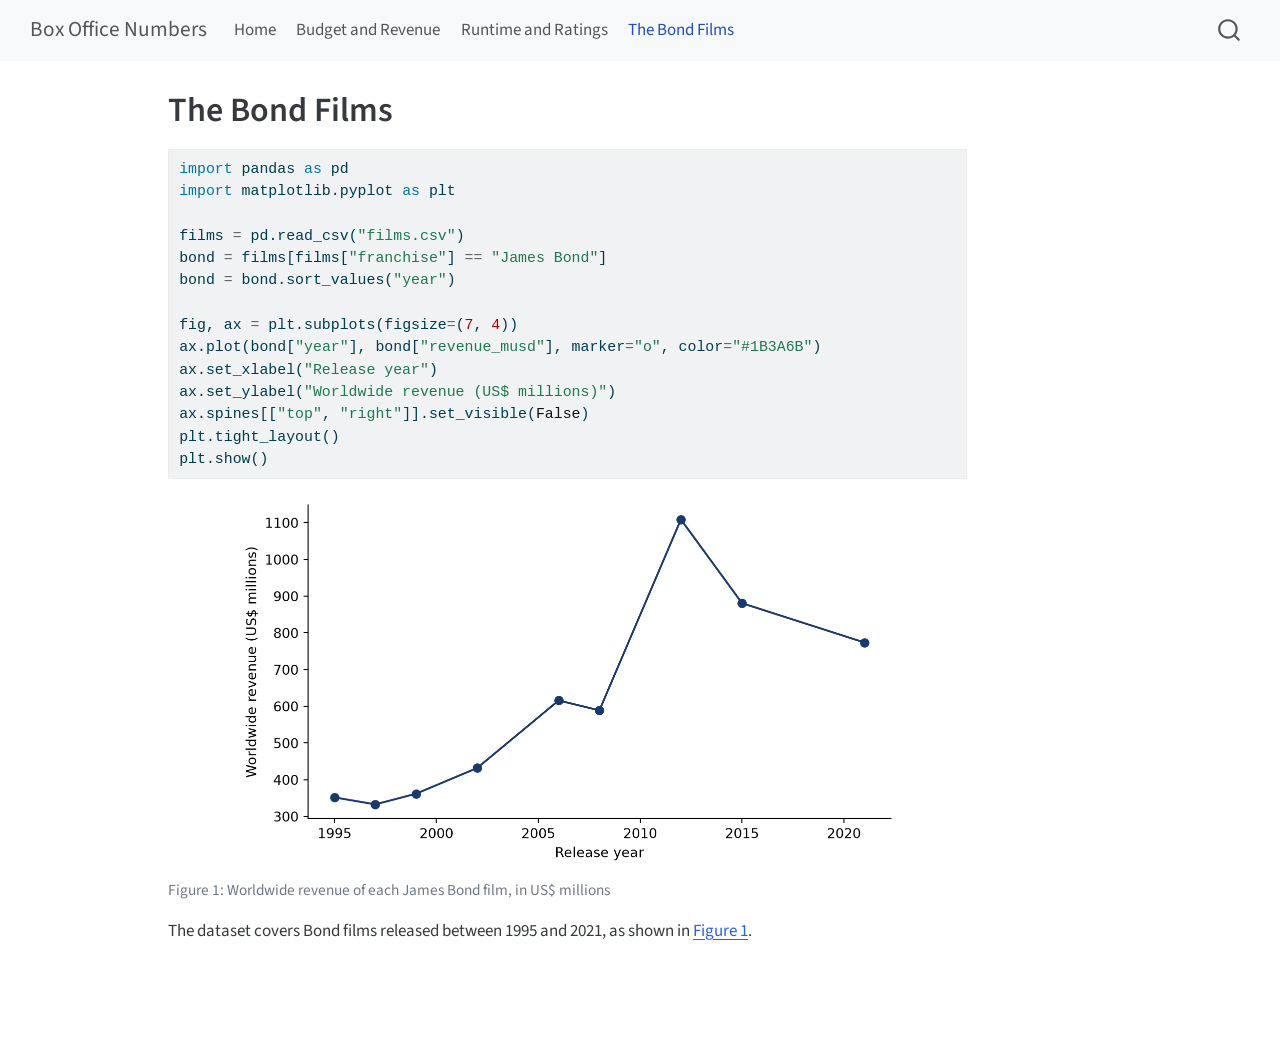
==== bond.html @ 68df6cd1 "Built site for gh-pages" ====
<!DOCTYPE html>
<html xmlns="http://www.w3.org/1999/xhtml" lang="en" xml:lang="en"><head>

<meta charset="utf-8">
<meta name="generator" content="quarto-1.10.19">

<meta name="viewport" content="width=device-width, initial-scale=1.0, user-scalable=yes">


<title>The Bond Films – Box Office Numbers</title>
<style>
/* Default styles provided by pandoc.
** See https://pandoc.org/MANUAL.html#variables-for-html for config info.
*/
span.smallcaps{font-variant: small-caps;}
div.columns{display: flex; gap: 1.5em;}
div.column{flex: auto;}
@media screen {
div.columns{gap: min(4vw, 1.5em);}
div.column{overflow-x: auto;}
}
div.hanging-indent{margin-left: 1.5em; text-indent: -1.5em;}
ul.task-list{list-style: none;}
ul.task-list li input[type="checkbox"] {
  width: 0.8em;
  margin: 0 0.8em 0.2em -1em; /* quarto-specific, see https://github.com/quarto-dev/quarto-cli/issues/4556 */ 
  vertical-align: middle;
}
/* CSS for syntax highlighting */
html { -webkit-text-size-adjust: 100%; }
pre > code.sourceCode { white-space: pre; position: relative; }
pre > code.sourceCode > span { display: inline-block; line-height: 1.25; }
pre > code.sourceCode > span:empty { height: 1.2em; }
.sourceCode { overflow: visible; }
code.sourceCode > span { color: inherit; text-decoration: inherit; }
div.sourceCode { margin: 1em 0; }
pre.sourceCode { margin: 0; }
@media screen {
div.sourceCode { overflow: auto; }
}
@media print {
pre > code.sourceCode { white-space: pre-wrap; }
pre > code.sourceCode > span { text-indent: -5em; padding-left: 5em; }
}
pre.numberSource code
  { counter-reset: source-line 0; }
pre.numberSource code > span
  { position: relative; left: -4em; counter-increment: source-line; }
pre.numberSource code > span > a:first-child::before
  { content: counter(source-line);
    position: relative; left: -1em; text-align: right; vertical-align: baseline;
    border: none; display: inline-block;
    -webkit-touch-callout: none; -webkit-user-select: none;
    -khtml-user-select: none; -moz-user-select: none;
    -ms-user-select: none; user-select: none;
    padding: 0 4px; width: 4em;
  }
pre.numberSource { margin-left: 3em;  padding-left: 4px; }
div.sourceCode
  {   }
@media screen {
pre > code.sourceCode > span > a:first-child::before { text-decoration: underline; }
}
</style>


<script src="site_libs/quarto-nav/quarto-nav.js"></script>
<script src="site_libs/quarto-nav/headroom.min.js"></script>
<script src="site_libs/clipboard/clipboard.min.js"></script>
<script src="site_libs/quarto-search/autocomplete.umd.js"></script>
<script src="site_libs/quarto-search/fuse.min.js"></script>
<script src="site_libs/quarto-search/quarto-search.js"></script>
<meta name="quarto:offset" content="./">
<script src="site_libs/quarto-html/quarto.js" type="module"></script>
<script src="site_libs/quarto-html/tabsets/tabsets.js" type="module"></script>
<script src="site_libs/quarto-html/popper.min.js"></script>
<script src="site_libs/quarto-html/tippy.umd.min.js"></script>
<script src="site_libs/quarto-html/anchor.min.js"></script>
<link href="site_libs/quarto-html/tippy.css" rel="stylesheet">
<link href="site_libs/quarto-html/quarto-syntax-highlighting-bf27225e3a48a9273f3daa8f8e829971.css" rel="stylesheet" id="quarto-text-highlighting-styles">
<script src="site_libs/bootstrap/bootstrap.min.js"></script>
<link href="site_libs/bootstrap/bootstrap-icons.css" rel="stylesheet">
<link href="site_libs/bootstrap/bootstrap-445b8638c3d06994fee0907d791121c4.min.css" rel="stylesheet" append-hash="true" id="quarto-bootstrap" data-mode="light">
<script id="quarto-search-options" type="application/json">{
  "location": "navbar",
  "copy-button": false,
  "collapse-after": 3,
  "panel-placement": "end",
  "type": "overlay",
  "limit": 50,
  "keyboard-shortcut": [
    "f",
    "/",
    "s"
  ],
  "show-item-context": false,
  "language": {
    "search-no-results-text": "No results",
    "search-matching-documents-text": "matching documents",
    "search-copy-link-title": "Copy link to search",
    "search-hide-matches-text": "Hide additional matches",
    "search-more-match-text": "more match in this document",
    "search-more-matches-text": "more matches in this document",
    "search-clear-button-title": "Clear",
    "search-text-placeholder": "",
    "search-detached-cancel-button-title": "Cancel",
    "search-submit-button-title": "Submit",
    "search-label": "Search"
  }
}</script>


<link rel="stylesheet" href="styles.css">
</head>

<body class="nav-fixed quarto-light">

<div id="quarto-search-results"></div>
  <header id="quarto-header" class="headroom fixed-top">
    <nav class="navbar navbar-expand-lg " data-bs-theme="dark">
      <div class="navbar-container container-fluid">
      <div class="navbar-brand-container mx-auto">
    <a class="navbar-brand" href="./index.html">
    <span class="navbar-title">Box Office Numbers</span>
    </a>
  </div>
            <div id="quarto-search" class="" title="Search"></div>
          <button class="navbar-toggler" type="button" data-bs-toggle="collapse" data-bs-target="#navbarCollapse" aria-controls="navbarCollapse" role="menu" aria-expanded="false" aria-label="Toggle navigation" onclick="if (window.quartoToggleHeadroom) { window.quartoToggleHeadroom(); }">
  <span class="navbar-toggler-icon"></span>
</button>
          <div class="collapse navbar-collapse" id="navbarCollapse">
            <ul class="navbar-nav navbar-nav-scroll me-auto">
  <li class="nav-item">
    <a class="nav-link" href="./index.html"> 
<span class="menu-text">Home</span></a>
  </li>  
  <li class="nav-item">
    <a class="nav-link" href="./budget-revenue.html"> 
<span class="menu-text">Budget and Revenue</span></a>
  </li>  
  <li class="nav-item">
    <a class="nav-link" href="./runtime-rating.html"> 
<span class="menu-text">Runtime and Ratings</span></a>
  </li>  
  <li class="nav-item">
    <a class="nav-link active" href="./bond.html" aria-current="page"> 
<span class="menu-text">The Bond Films</span></a>
  </li>  
</ul>
          </div> <!-- /navcollapse -->
            <div class="quarto-navbar-tools">
</div>
      </div> <!-- /container-fluid -->
    </nav>
</header>
<!-- content -->
<div id="quarto-content" class="quarto-container page-columns page-rows-contents page-layout-article page-navbar">
<!-- sidebar -->
<!-- margin-sidebar -->
    <div id="quarto-margin-sidebar" class="sidebar margin-sidebar zindex-bottom">
        
    </div>
<!-- main -->
<main class="content" id="quarto-document-content">

<header id="title-block-header" class="quarto-title-block default">
<div class="quarto-title">
<h1 class="title">The Bond Films</h1>
</div>



<div class="quarto-title-meta">

    
  
    
  </div>
  


</header>


<div id="cell-fig-bond-revenue" class="cell" data-execution_count="1">
<div class="code-copy-outer-scaffold"><div class="sourceCode cell-code" id="cb1"><pre class="sourceCode python code-with-copy"><code class="sourceCode python"><span id="cb1-1"><a href="#cb1-1" aria-hidden="true" tabindex="-1"></a><span class="im">import</span> pandas <span class="im">as</span> pd</span>
<span id="cb1-2"><a href="#cb1-2" aria-hidden="true" tabindex="-1"></a><span class="im">import</span> matplotlib.pyplot <span class="im">as</span> plt</span>
<span id="cb1-3"><a href="#cb1-3" aria-hidden="true" tabindex="-1"></a></span>
<span id="cb1-4"><a href="#cb1-4" aria-hidden="true" tabindex="-1"></a>films <span class="op">=</span> pd.read_csv(<span class="st">"films.csv"</span>)</span>
<span id="cb1-5"><a href="#cb1-5" aria-hidden="true" tabindex="-1"></a>bond <span class="op">=</span> films[films[<span class="st">"franchise"</span>] <span class="op">==</span> <span class="st">"James Bond"</span>]</span>
<span id="cb1-6"><a href="#cb1-6" aria-hidden="true" tabindex="-1"></a>bond <span class="op">=</span> bond.sort_values(<span class="st">"year"</span>)</span>
<span id="cb1-7"><a href="#cb1-7" aria-hidden="true" tabindex="-1"></a></span>
<span id="cb1-8"><a href="#cb1-8" aria-hidden="true" tabindex="-1"></a>fig, ax <span class="op">=</span> plt.subplots(figsize<span class="op">=</span>(<span class="dv">7</span>, <span class="dv">4</span>))</span>
<span id="cb1-9"><a href="#cb1-9" aria-hidden="true" tabindex="-1"></a>ax.plot(bond[<span class="st">"year"</span>], bond[<span class="st">"revenue_musd"</span>], marker<span class="op">=</span><span class="st">"o"</span>, color<span class="op">=</span><span class="st">"#1B3A6B"</span>)</span>
<span id="cb1-10"><a href="#cb1-10" aria-hidden="true" tabindex="-1"></a>ax.set_xlabel(<span class="st">"Release year"</span>)</span>
<span id="cb1-11"><a href="#cb1-11" aria-hidden="true" tabindex="-1"></a>ax.set_ylabel(<span class="st">"Worldwide revenue (US$ millions)"</span>)</span>
<span id="cb1-12"><a href="#cb1-12" aria-hidden="true" tabindex="-1"></a>ax.spines[[<span class="st">"top"</span>, <span class="st">"right"</span>]].set_visible(<span class="va">False</span>)</span>
<span id="cb1-13"><a href="#cb1-13" aria-hidden="true" tabindex="-1"></a>plt.tight_layout()</span>
<span id="cb1-14"><a href="#cb1-14" aria-hidden="true" tabindex="-1"></a>plt.show()</span></code></pre></div><button title="Copy to Clipboard" class="code-copy-button"><i class="bi"></i></button></div>
<div class="cell-output cell-output-display">
<div id="fig-bond-revenue" class="quarto-float quarto-figure quarto-figure-center anchored">
<figure class="quarto-float quarto-float-fig figure">
<div aria-describedby="fig-bond-revenue-caption-0ceaefa1-69ba-4598-a22c-09a6ac19f8ca">
<img src="bond_files/figure-html/fig-bond-revenue-output-1.png" width="664" height="374" class="figure-img">
</div>
<figcaption class="quarto-float-caption-bottom quarto-float-caption quarto-float-fig" id="fig-bond-revenue-caption-0ceaefa1-69ba-4598-a22c-09a6ac19f8ca">
Figure&nbsp;1: Worldwide revenue of each James Bond film, in US$ millions
</figcaption>
</figure>
</div>
</div>
</div>
<p>The dataset covers Bond films released between 1995 and 2021, as shown in <a href="#fig-bond-revenue" class="quarto-xref">Figure&nbsp;1</a>.</p>



</main> <!-- /main -->
<script id="quarto-html-after-body" type="application/javascript">
  window.document.addEventListener("DOMContentLoaded", function (event) {
    const icon = "";
    const anchorJS = new window.AnchorJS();
    anchorJS.options = {
      placement: 'right',
      icon: icon
    };
    anchorJS.add('.anchored');
    const isCodeAnnotation = (el) => {
      for (const clz of el.classList) {
        if (clz.startsWith('code-annotation-')) {                     
          return true;
        }
      }
      return false;
    }
    const onCopySuccess = function(e) {
      // button target
      const button = e.trigger;
      // don't keep focus
      button.blur();
      // flash "checked"
      button.classList.add('code-copy-button-checked');
      var currentTitle = button.getAttribute("title");
      button.setAttribute("title", "Copied!");
      let tooltip;
      if (window.bootstrap) {
        button.setAttribute("data-bs-toggle", "tooltip");
        button.setAttribute("data-bs-placement", "left");
        button.setAttribute("data-bs-title", "Copied!");
        tooltip = new bootstrap.Tooltip(button, 
          { trigger: "manual", 
            customClass: "code-copy-button-tooltip",
            offset: [0, -8]});
        tooltip.show();    
      }
      setTimeout(function() {
        if (tooltip) {
          tooltip.hide();
          button.removeAttribute("data-bs-title");
          button.removeAttribute("data-bs-toggle");
          button.removeAttribute("data-bs-placement");
        }
        button.setAttribute("title", currentTitle);
        button.classList.remove('code-copy-button-checked');
      }, 1000);
      // clear code selection
      e.clearSelection();
    }
    const getTextToCopy = function(trigger) {
      const outerScaffold = trigger.parentElement.cloneNode(true);
      const codeEl = outerScaffold.querySelector('code');
      for (const childEl of codeEl.children) {
        if (isCodeAnnotation(childEl)) {
          childEl.remove();
        }
      }
      return codeEl.innerText;
    }
    const clipboard = new window.ClipboardJS('.code-copy-button:not([data-in-quarto-modal])', {
      text: getTextToCopy
    });
    clipboard.on('success', onCopySuccess);
    if (window.document.getElementById('quarto-embedded-source-code-modal')) {
      const clipboardModal = new window.ClipboardJS('.code-copy-button[data-in-quarto-modal]', {
        text: getTextToCopy,
        container: window.document.getElementById('quarto-embedded-source-code-modal')
      });
      clipboardModal.on('success', onCopySuccess);
    }
      var localhostRegex = new RegExp(/^(?:http|https):\/\/localhost\:?[0-9]*\//);
      var mailtoRegex = new RegExp(/^mailto:/);
        var filterRegex = new RegExp('/' + window.location.host + '/');
      var isInternal = (href) => {
          return filterRegex.test(href) || localhostRegex.test(href) || mailtoRegex.test(href);
      }
      // Inspect non-navigation links and adorn them if external
     var links = window.document.querySelectorAll('a[href]:not(.nav-link):not(.navbar-brand):not(.toc-action):not(.sidebar-link):not(.sidebar-item-toggle):not(.pagination-link):not(.no-external):not([aria-hidden]):not(.dropdown-item):not(.quarto-navigation-tool):not(.about-link)');
      for (var i=0; i<links.length; i++) {
        const link = links[i];
        if (!isInternal(link.href)) {
          // undo the damage that might have been done by quarto-nav.js in the case of
          // links that we want to consider external
          if (link.dataset.originalHref !== undefined) {
            link.href = link.dataset.originalHref;
          }
        }
      }
    function tippyHover(el, contentFn, onTriggerFn, onUntriggerFn) {
      const config = {
        allowHTML: true,
        maxWidth: 500,
        delay: 100,
        arrow: false,
        appendTo: function(el) {
            return el.parentElement;
        },
        interactive: true,
        interactiveBorder: 10,
        theme: 'quarto',
        placement: 'bottom-start',
      };
      if (contentFn) {
        config.content = contentFn;
      }
      if (onTriggerFn) {
        config.onTrigger = onTriggerFn;
      }
      if (onUntriggerFn) {
        config.onUntrigger = onUntriggerFn;
      }
      window.tippy(el, config); 
    }
    const noterefs = window.document.querySelectorAll('a[role="doc-noteref"]');
    for (var i=0; i<noterefs.length; i++) {
      const ref = noterefs[i];
      tippyHover(ref, function() {
        // use id or data attribute instead here
        let href = ref.getAttribute('data-footnote-href') || ref.getAttribute('href');
        try { href = new URL(href).hash; } catch {}
        const id = href.replace(/^#\/?/, "");
        const note = window.document.getElementById(id);
        if (note) {
          return note.innerHTML;
        } else {
          return "";
        }
      });
    }
    const xrefs = window.document.querySelectorAll('a.quarto-xref');
    const processXRef = (id, note) => {
      // Strip column container classes
      const stripColumnClz = (el) => {
        el.classList.remove("page-full", "page-columns");
        if (el.children) {
          for (const child of el.children) {
            stripColumnClz(child);
          }
        }
      }
      stripColumnClz(note)
      if (id === null || id.startsWith('sec-')) {
        // Special case sections, only their first couple elements
        const container = document.createElement("div");
        if (note.children && note.children.length > 2) {
          container.appendChild(note.children[0].cloneNode(true));
          for (let i = 1; i < note.children.length; i++) {
            const child = note.children[i];
            if (child.tagName === "P" && child.innerText === "") {
              continue;
            } else {
              container.appendChild(child.cloneNode(true));
              break;
            }
          }
          if (window.Quarto?.typesetMath) {
            window.Quarto.typesetMath(container);
          }
          return container.innerHTML
        } else {
          if (window.Quarto?.typesetMath) {
            window.Quarto.typesetMath(note);
          }
          return note.innerHTML;
        }
      } else {
        // Remove any anchor links if they are present
        const anchorLink = note.querySelector('a.anchorjs-link');
        if (anchorLink) {
          anchorLink.remove();
        }
        if (window.Quarto?.typesetMath) {
          window.Quarto.typesetMath(note);
        }
        if (note.classList.contains("callout")) {
          return note.outerHTML;
        } else {
          return note.innerHTML;
        }
      }
    }
    for (var i=0; i<xrefs.length; i++) {
      const xref = xrefs[i];
      tippyHover(xref, undefined, function(instance) {
        instance.disable();
        let url = xref.getAttribute('href');
        let hash = undefined; 
        if (url.startsWith('#')) {
          hash = url;
        } else {
          try { hash = new URL(url).hash; } catch {}
        }
        if (hash) {
          const id = hash.replace(/^#\/?/, "");
          const note = window.document.getElementById(id);
          if (note !== null) {
            try {
              const html = processXRef(id, note.cloneNode(true));
              instance.setContent(html);
            } finally {
              instance.enable();
              instance.show();
            }
          } else {
            // See if we can fetch this
            fetch(url.split('#')[0])
            .then(res => res.text())
            .then(html => {
              const parser = new DOMParser();
              const htmlDoc = parser.parseFromString(html, "text/html");
              const note = htmlDoc.getElementById(id);
              if (note !== null) {
                const html = processXRef(id, note);
                instance.setContent(html);
              } 
            }).finally(() => {
              instance.enable();
              instance.show();
            });
          }
        } else {
          // See if we can fetch a full url (with no hash to target)
          // This is a special case and we should probably do some content thinning / targeting
          fetch(url)
          .then(res => res.text())
          .then(html => {
            const parser = new DOMParser();
            const htmlDoc = parser.parseFromString(html, "text/html");
            const note = htmlDoc.querySelector('main.content');
            if (note !== null) {
              // This should only happen for chapter cross references
              // (since there is no id in the URL)
              // remove the first header
              if (note.children.length > 0 && note.children[0].tagName === "HEADER") {
                note.children[0].remove();
              }
              const html = processXRef(null, note);
              instance.setContent(html);
            } 
          }).finally(() => {
            instance.enable();
            instance.show();
          });
        }
      }, function(instance) {
      });
    }
        let selectedAnnoteEl;
        const selectorForAnnotation = ( cell, annotation) => {
          let cellAttr = 'data-code-cell="' + cell + '"';
          let lineAttr = 'data-code-annotation="' +  annotation + '"';
          const selector = 'span[' + cellAttr + '][' + lineAttr + ']';
          return selector;
        }
        const selectCodeLines = (annoteEl) => {
          const doc = window.document;
          const targetCell = annoteEl.getAttribute("data-target-cell");
          const targetAnnotation = annoteEl.getAttribute("data-target-annotation");
          const annoteSpan = window.document.querySelector(selectorForAnnotation(targetCell, targetAnnotation));
          const lines = annoteSpan.getAttribute("data-code-lines").split(",");
          const lineIds = lines.map((line) => {
            return targetCell + "-" + line;
          })
          let top = null;
          let height = null;
          let parent = null;
          if (lineIds.length > 0) {
              //compute the position of the single el (top and bottom and make a div)
              const el = window.document.getElementById(lineIds[0]);
              top = el.offsetTop;
              height = el.offsetHeight;
              parent = el.parentElement.parentElement;
            if (lineIds.length > 1) {
              const lastEl = window.document.getElementById(lineIds[lineIds.length - 1]);
              const bottom = lastEl.offsetTop + lastEl.offsetHeight;
              height = bottom - top;
            }
            if (top !== null && height !== null && parent !== null) {
              // cook up a div (if necessary) and position it 
              let div = window.document.getElementById("code-annotation-line-highlight");
              if (div === null) {
                div = window.document.createElement("div");
                div.setAttribute("id", "code-annotation-line-highlight");
                div.style.position = 'absolute';
                parent.appendChild(div);
              }
              div.style.top = top - 2 + "px";
              div.style.height = height + 4 + "px";
              div.style.left = 0;
              let gutterDiv = window.document.getElementById("code-annotation-line-highlight-gutter");
              if (gutterDiv === null) {
                gutterDiv = window.document.createElement("div");
                gutterDiv.setAttribute("id", "code-annotation-line-highlight-gutter");
                gutterDiv.style.position = 'absolute';
                const codeCell = window.document.getElementById(targetCell);
                const gutter = codeCell.querySelector('.code-annotation-gutter');
                gutter.appendChild(gutterDiv);
              }
              gutterDiv.style.top = top - 2 + "px";
              gutterDiv.style.height = height + 4 + "px";
            }
            selectedAnnoteEl = annoteEl;
          }
        };
        const unselectCodeLines = () => {
          const elementsIds = ["code-annotation-line-highlight", "code-annotation-line-highlight-gutter"];
          elementsIds.forEach((elId) => {
            const div = window.document.getElementById(elId);
            if (div) {
              div.remove();
            }
          });
          selectedAnnoteEl = undefined;
        };
          // Handle positioning of the toggle
      window.addEventListener(
        "resize",
        throttle(() => {
          elRect = undefined;
          if (selectedAnnoteEl) {
            selectCodeLines(selectedAnnoteEl);
          }
        }, 10)
      );
      function throttle(fn, ms) {
      let throttle = false;
      let timer;
        return (...args) => {
          if(!throttle) { // first call gets through
              fn.apply(this, args);
              throttle = true;
          } else { // all the others get throttled
              if(timer) clearTimeout(timer); // cancel #2
              timer = setTimeout(() => {
                fn.apply(this, args);
                timer = throttle = false;
              }, ms);
          }
        };
      }
        // Attach click handler to the DT
        const annoteDls = window.document.querySelectorAll('dt[data-target-cell]');
        for (const annoteDlNode of annoteDls) {
          annoteDlNode.addEventListener('click', (event) => {
            const clickedEl = event.target;
            if (clickedEl !== selectedAnnoteEl) {
              unselectCodeLines();
              const activeEl = window.document.querySelector('dt[data-target-cell].code-annotation-active');
              if (activeEl) {
                activeEl.classList.remove('code-annotation-active');
              }
              selectCodeLines(clickedEl);
              clickedEl.classList.add('code-annotation-active');
            } else {
              // Unselect the line
              unselectCodeLines();
              clickedEl.classList.remove('code-annotation-active');
            }
          });
        }
    const findCites = (el) => {
      const parentEl = el.parentElement;
      if (parentEl) {
        const cites = parentEl.dataset.cites;
        if (cites) {
          return {
            el,
            cites: cites.split(' ')
          };
        } else {
          return findCites(el.parentElement)
        }
      } else {
        return undefined;
      }
    };
    var bibliorefs = window.document.querySelectorAll('a[role="doc-biblioref"]');
    for (var i=0; i<bibliorefs.length; i++) {
      const ref = bibliorefs[i];
      const citeInfo = findCites(ref);
      if (citeInfo) {
        tippyHover(citeInfo.el, function() {
          var popup = window.document.createElement('div');
          citeInfo.cites.forEach(function(cite) {
            var citeDiv = window.document.createElement('div');
            citeDiv.classList.add('hanging-indent');
            citeDiv.classList.add('csl-entry');
            var biblioDiv = window.document.getElementById('ref-' + cite);
            if (biblioDiv) {
              citeDiv.innerHTML = biblioDiv.innerHTML;
            }
            popup.appendChild(citeDiv);
          });
          return popup.innerHTML;
        });
      }
    }
  });
  </script>
</div> <!-- /content -->




</body></html>
---- site_libs/quarto-html/tippy.css ----
.tippy-box[data-animation=fade][data-state=hidden]{opacity:0}[data-tippy-root]{max-width:calc(100vw - 10px)}.tippy-box{position:relative;background-color:#333;color:#fff;border-radius:4px;font-size:14px;line-height:1.4;white-space:normal;outline:0;transition-property:transform,visibility,opacity}.tippy-box[data-placement^=top]>.tippy-arrow{bottom:0}.tippy-box[data-placement^=top]>.tippy-arrow:before{bottom:-7px;left:0;border-width:8px 8px 0;border-top-color:initial;transform-origin:center top}.tippy-box[data-placement^=bottom]>.tippy-arrow{top:0}.tippy-box[data-placement^=bottom]>.tippy-arrow:before{top:-7px;left:0;border-width:0 8px 8px;border-bottom-color:initial;transform-origin:center bottom}.tippy-box[data-placement^=left]>.tippy-arrow{right:0}.tippy-box[data-placement^=left]>.tippy-arrow:before{border-width:8px 0 8px 8px;border-left-color:initial;right:-7px;transform-origin:center left}.tippy-box[data-placement^=right]>.tippy-arrow{left:0}.tippy-box[data-placement^=right]>.tippy-arrow:before{left:-7px;border-width:8px 8px 8px 0;border-right-color:initial;transform-origin:center right}.tippy-box[data-inertia][data-state=visible]{transition-timing-function:cubic-bezier(.54,1.5,.38,1.11)}.tippy-arrow{width:16px;height:16px;color:#333}.tippy-arrow:before{content:"";position:absolute;border-color:transparent;border-style:solid}.tippy-content{position:relative;padding:5px 9px;z-index:1}
---- site_libs/quarto-html/quarto-syntax-highlighting-bf27225e3a48a9273f3daa8f8e829971.css ----
/* quarto syntax highlight colors */
:root {
  --quarto-hl-ot-color: #003B4F;
  --quarto-hl-at-color: #657422;
  --quarto-hl-ss-color: #20794D;
  --quarto-hl-an-color: #5E5E5E;
  --quarto-hl-fu-color: #4758AB;
  --quarto-hl-st-color: #20794D;
  --quarto-hl-cf-color: #003B4F;
  --quarto-hl-op-color: #5E5E5E;
  --quarto-hl-er-color: #AD0000;
  --quarto-hl-bn-color: #AD0000;
  --quarto-hl-al-color: #AD0000;
  --quarto-hl-va-color: #111111;
  --quarto-hl-bu-color: inherit;
  --quarto-hl-ex-color: inherit;
  --quarto-hl-pp-color: #AD0000;
  --quarto-hl-in-color: #5E5E5E;
  --quarto-hl-vs-color: #20794D;
  --quarto-hl-wa-color: #5E5E5E;
  --quarto-hl-do-color: #5E5E5E;
  --quarto-hl-im-color: #00769E;
  --quarto-hl-ch-color: #20794D;
  --quarto-hl-dt-color: #AD0000;
  --quarto-hl-fl-color: #AD0000;
  --quarto-hl-co-color: #5E5E5E;
  --quarto-hl-cv-color: #5E5E5E;
  --quarto-hl-cn-color: #8f5902;
  --quarto-hl-sc-color: #5E5E5E;
  --quarto-hl-dv-color: #AD0000;
  --quarto-hl-kw-color: #003B4F;
}

/* other quarto variables */
:root {
  --quarto-font-monospace: SFMono-Regular, Menlo, Monaco, Consolas, "Liberation Mono", "Courier New", monospace;
}

/* syntax highlight based on Pandoc's rules */
pre > code.sourceCode > span {
  color: #003B4F;
}

code.sourceCode > span {
  color: #003B4F;
}

div.sourceCode,
div.sourceCode pre.sourceCode {
  color: #003B4F;
}

/* Normal */
code span {
  color: #003B4F;
}

/* Alert */
code span.al {
  color: #AD0000;
  font-style: inherit;
}

/* Annotation */
code span.an {
  color: #5E5E5E;
  font-style: inherit;
}

/* Attribute */
code span.at {
  color: #657422;
  font-style: inherit;
}

/* BaseN */
code span.bn {
  color: #AD0000;
  font-style: inherit;
}

/* BuiltIn */
code span.bu {
  font-style: inherit;
}

/* ControlFlow */
code span.cf {
  color: #003B4F;
  font-weight: bold;
  font-style: inherit;
}

/* Char */
code span.ch {
  color: #20794D;
  font-style: inherit;
}

/* Constant */
code span.cn {
  color: #8f5902;
  font-style: inherit;
}

/* Comment */
code span.co {
  color: #5E5E5E;
  font-style: inherit;
}

/* CommentVar */
code span.cv {
  color: #5E5E5E;
  font-style: italic;
}

/* Documentation */
code span.do {
  color: #5E5E5E;
  font-style: italic;
}

/* DataType */
code span.dt {
  color: #AD0000;
  font-style: inherit;
}

/* DecVal */
code span.dv {
  color: #AD0000;
  font-style: inherit;
}

/* Error */
code span.er {
  color: #AD0000;
  font-style: inherit;
}

/* Extension */
code span.ex {
  font-style: inherit;
}

/* Float */
code span.fl {
  color: #AD0000;
  font-style: inherit;
}

/* Function */
code span.fu {
  color: #4758AB;
  font-style: inherit;
}

/* Import */
code span.im {
  color: #00769E;
  font-style: inherit;
}

/* Information */
code span.in {
  color: #5E5E5E;
  font-style: inherit;
}

/* Keyword */
code span.kw {
  color: #003B4F;
  font-weight: bold;
  font-style: inherit;
}

/* Operator */
code span.op {
  color: #5E5E5E;
  font-style: inherit;
}

/* Other */
code span.ot {
  color: #003B4F;
  font-style: inherit;
}

/* Preprocessor */
code span.pp {
  color: #AD0000;
  font-style: inherit;
}

/* SpecialChar */
code span.sc {
  color: #5E5E5E;
  font-style: inherit;
}

/* SpecialString */
code span.ss {
  color: #20794D;
  font-style: inherit;
}

/* String */
code span.st {
  color: #20794D;
  font-style: inherit;
}

/* Variable */
code span.va {
  color: #111111;
  font-style: inherit;
}

/* VerbatimString */
code span.vs {
  color: #20794D;
  font-style: inherit;
}

/* Warning */
code span.wa {
  color: #5E5E5E;
  font-style: italic;
}

.prevent-inlining {
  content: "</";
}

/*# sourceMappingURL=8be38f48d34c45af72792cbd699585e7.css.map */
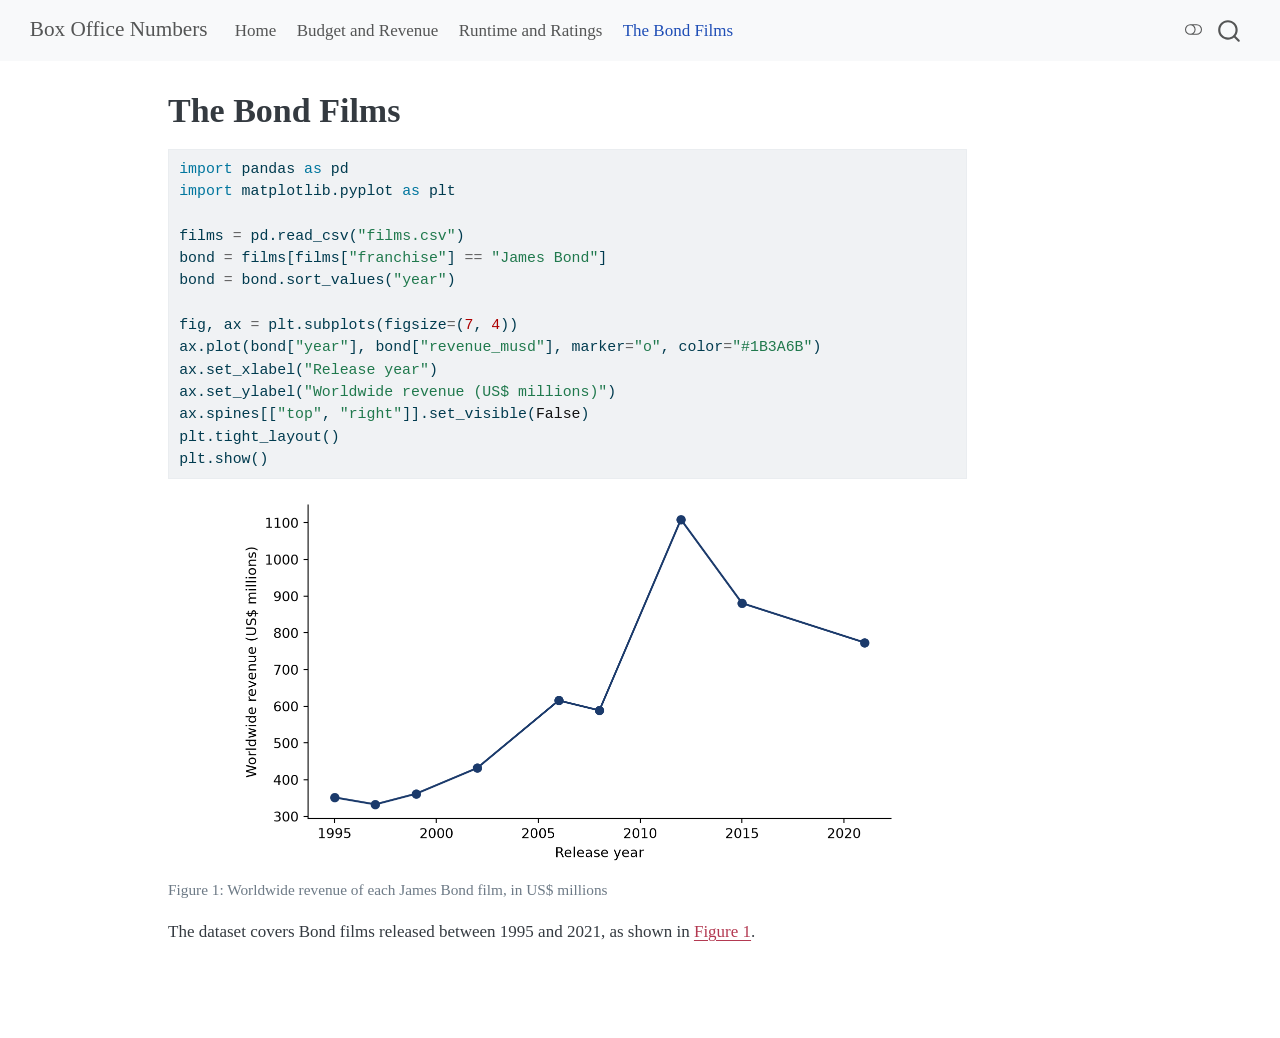
==== commit a5b34175: "Built site for gh-pages" ====
--- a/bond.html
+++ b/bond.html
@@ -77,10 +77,14 @@
 <script src="site_libs/quarto-html/tippy.umd.min.js"></script>
 <script src="site_libs/quarto-html/anchor.min.js"></script>
 <link href="site_libs/quarto-html/tippy.css" rel="stylesheet">
-<link href="site_libs/quarto-html/quarto-syntax-highlighting-bf27225e3a48a9273f3daa8f8e829971.css" rel="stylesheet" id="quarto-text-highlighting-styles">
+<link href="site_libs/quarto-html/quarto-syntax-highlighting-bf27225e3a48a9273f3daa8f8e829971.css" rel="stylesheet" class="quarto-color-scheme" id="quarto-text-highlighting-styles">
+<link href="site_libs/quarto-html/quarto-syntax-highlighting-dark-b626d73c4c936ccc3cb08be7d45d1df6.css" rel="stylesheet" class="quarto-color-scheme quarto-color-alternate" id="quarto-text-highlighting-styles">
+<link href="site_libs/quarto-html/quarto-syntax-highlighting-bf27225e3a48a9273f3daa8f8e829971.css" rel="stylesheet" class="quarto-color-scheme-extra" id="quarto-text-highlighting-styles">
 <script src="site_libs/bootstrap/bootstrap.min.js"></script>
 <link href="site_libs/bootstrap/bootstrap-icons.css" rel="stylesheet">
-<link href="site_libs/bootstrap/bootstrap-445b8638c3d06994fee0907d791121c4.min.css" rel="stylesheet" append-hash="true" id="quarto-bootstrap" data-mode="light">
+<link href="site_libs/bootstrap/bootstrap-445b8638c3d06994fee0907d791121c4.min.css" rel="stylesheet" append-hash="true" class="quarto-color-scheme" id="quarto-bootstrap" data-mode="light">
+<link href="site_libs/bootstrap/bootstrap-dark-df07115ad9f15e2ef3479c789e6873c8.min.css" rel="stylesheet" append-hash="true" class="quarto-color-scheme quarto-color-alternate" id="quarto-bootstrap" data-mode="dark">
+<link href="site_libs/bootstrap/bootstrap-445b8638c3d06994fee0907d791121c4.min.css" rel="stylesheet" append-hash="true" class="quarto-color-scheme-extra" id="quarto-bootstrap" data-mode="light">
 <script id="quarto-search-options" type="application/json">{
   "location": "navbar",
   "copy-button": false,
@@ -113,7 +117,169 @@
 <link rel="stylesheet" href="styles.css">
 </head>
 
-<body class="nav-fixed quarto-light">
+<body class="nav-fixed quarto-light"><script id="quarto-html-before-body" type="application/javascript">
+    const toggleBodyColorMode = (bsSheetEl) => {
+      const mode = bsSheetEl.getAttribute("data-mode");
+      const bodyEl = window.document.querySelector("body");
+      if (mode === "dark") {
+        bodyEl.classList.add("quarto-dark");
+        bodyEl.classList.remove("quarto-light");
+      } else {
+        bodyEl.classList.add("quarto-light");
+        bodyEl.classList.remove("quarto-dark");
+      }
+    }
+    const toggleBodyColorPrimary = () => {
+      const bsSheetEl = window.document.querySelector("link#quarto-bootstrap:not([rel=disabled-stylesheet])");
+      if (bsSheetEl) {
+        toggleBodyColorMode(bsSheetEl);
+      }
+    }
+    const setColorSchemeToggle = (alternate) => {
+      const toggles = window.document.querySelectorAll('.quarto-color-scheme-toggle');
+      for (let i=0; i < toggles.length; i++) {
+        const toggle = toggles[i];
+        if (toggle) {
+          if (alternate) {
+            toggle.classList.add("alternate");
+          } else {
+            toggle.classList.remove("alternate");
+          }
+        }
+      }
+    };
+    const toggleColorMode = (alternate) => {
+      // Switch the stylesheets
+      const primaryStylesheets = window.document.querySelectorAll('link.quarto-color-scheme:not(.quarto-color-alternate)');
+      const alternateStylesheets = window.document.querySelectorAll('link.quarto-color-scheme.quarto-color-alternate');
+      manageTransitions('#quarto-margin-sidebar .nav-link', false);
+      if (alternate) {
+        // note: dark is layered on light, we don't disable primary!
+        enableStylesheet(alternateStylesheets);
+        for (const sheetNode of alternateStylesheets) {
+          if (sheetNode.id === "quarto-bootstrap") {
+            toggleBodyColorMode(sheetNode);
+          }
+        }
+      } else {
+        disableStylesheet(alternateStylesheets);
+        enableStylesheet(primaryStylesheets)
+        toggleBodyColorPrimary();
+      }
+      manageTransitions('#quarto-margin-sidebar .nav-link', true);
+      // Switch the toggles
+      setColorSchemeToggle(alternate)
+      // Hack to workaround the fact that safari doesn't
+      // properly recolor the scrollbar when toggling (#1455)
+      if (navigator.userAgent.indexOf('Safari') > 0 && navigator.userAgent.indexOf('Chrome') == -1) {
+        manageTransitions("body", false);
+        window.scrollTo(0, 1);
+        setTimeout(() => {
+          window.scrollTo(0, 0);
+          manageTransitions("body", true);
+        }, 40);
+      }
+    }
+    const disableStylesheet = (stylesheets) => {
+      for (let i=0; i < stylesheets.length; i++) {
+        const stylesheet = stylesheets[i];
+        stylesheet.rel = 'disabled-stylesheet';
+      }
+    }
+    const enableStylesheet = (stylesheets) => {
+      for (let i=0; i < stylesheets.length; i++) {
+        const stylesheet = stylesheets[i];
+        if(stylesheet.rel !== 'stylesheet') { // for Chrome, which will still FOUC without this check
+          stylesheet.rel = 'stylesheet';
+        }
+      }
+    }
+    const manageTransitions = (selector, allowTransitions) => {
+      const els = window.document.querySelectorAll(selector);
+      for (let i=0; i < els.length; i++) {
+        const el = els[i];
+        if (allowTransitions) {
+          el.classList.remove('notransition');
+        } else {
+          el.classList.add('notransition');
+        }
+      }
+    }
+    const isFileUrl = () => {
+      return window.location.protocol === 'file:';
+    }
+    const hasAlternateSentinel = () => {
+      let styleSentinel = getColorSchemeSentinel();
+      if (styleSentinel !== null) {
+        return styleSentinel === "alternate";
+      } else {
+        return false;
+      }
+    }
+    const setStyleSentinel = (alternate) => {
+      const value = alternate ? "alternate" : "default";
+      if (!isFileUrl()) {
+        window.localStorage.setItem("quarto-color-scheme", value);
+      } else {
+        localAlternateSentinel = value;
+      }
+    }
+    const getColorSchemeSentinel = () => {
+      if (!isFileUrl()) {
+        const storageValue = window.localStorage.getItem("quarto-color-scheme");
+        return storageValue != null ? storageValue : localAlternateSentinel;
+      } else {
+        return localAlternateSentinel;
+      }
+    }
+    const toggleGiscusIfUsed = (isAlternate, darkModeDefault) => {
+      const baseTheme = document.querySelector('#giscus-base-theme')?.value ?? 'light';
+      const alternateTheme = document.querySelector('#giscus-alt-theme')?.value ?? 'dark';
+      let newTheme = '';
+      if(authorPrefersDark) {
+        newTheme = isAlternate ? baseTheme : alternateTheme;
+      } else {
+        newTheme = isAlternate ? alternateTheme : baseTheme;
+      }
+      const changeGiscusTheme = () => {
+        // From: https://github.com/giscus/giscus/issues/336
+        const sendMessage = (message) => {
+          const iframe = document.querySelector('iframe.giscus-frame');
+          if (!iframe) return;
+          iframe.contentWindow.postMessage({ giscus: message }, 'https://giscus.app');
+        }
+        sendMessage({
+          setConfig: {
+            theme: newTheme
+          }
+        });
+      }
+      const isGiscussLoaded = window.document.querySelector('iframe.giscus-frame') !== null;
+      if (isGiscussLoaded) {
+        changeGiscusTheme();
+      }
+    };
+    const authorPrefersDark = false;
+    const darkModeDefault = authorPrefersDark;
+      document.querySelector('link#quarto-text-highlighting-styles.quarto-color-scheme-extra').rel = 'disabled-stylesheet';
+      document.querySelector('link#quarto-bootstrap.quarto-color-scheme-extra').rel = 'disabled-stylesheet';
+    let localAlternateSentinel = darkModeDefault ? 'alternate' : 'default';
+    // Dark / light mode switch
+    window.quartoToggleColorScheme = () => {
+      // Read the current dark / light value
+      let toAlternate = !hasAlternateSentinel();
+      toggleColorMode(toAlternate);
+      setStyleSentinel(toAlternate);
+      toggleGiscusIfUsed(toAlternate, darkModeDefault);
+      window.dispatchEvent(new Event('resize'));
+    };
+    // Switch to dark mode if need be
+    if (hasAlternateSentinel()) {
+      toggleColorMode(true);
+    } else {
+      toggleColorMode(false);
+    }
+  </script>
 
 <div id="quarto-search-results"></div>
   <header id="quarto-header" class="headroom fixed-top">
@@ -149,6 +315,7 @@
 </ul>
           </div> <!-- /navcollapse -->
             <div class="quarto-navbar-tools">
+  <a href="" class="quarto-color-scheme-toggle quarto-navigation-tool  px-1" onclick="window.quartoToggleColorScheme(); return false;" title="Toggle dark mode"><i class="bi"></i></a>
 </div>
       </div> <!-- /container-fluid -->
     </nav>
@@ -162,6 +329,7 @@
     </div>
 <!-- main -->
 <main class="content" id="quarto-document-content">
+
 
 <header id="title-block-header" class="quarto-title-block default">
 <div class="quarto-title">
@@ -217,6 +385,19 @@
 </main> <!-- /main -->
 <script id="quarto-html-after-body" type="application/javascript">
   window.document.addEventListener("DOMContentLoaded", function (event) {
+    // Ensure there is a toggle, if there isn't float one in the top right
+    if (window.document.querySelector('.quarto-color-scheme-toggle') === null) {
+      const a = window.document.createElement('a');
+      a.classList.add('top-right');
+      a.classList.add('quarto-color-scheme-toggle');
+      a.href = "";
+      a.onclick = function() { try { window.quartoToggleColorScheme(); } catch {} return false; };
+      const i = window.document.createElement("i");
+      i.classList.add('bi');
+      a.appendChild(i);
+      window.document.body.appendChild(a);
+    }
+    setColorSchemeToggle(hasAlternateSentinel())
     const icon = "";
     const anchorJS = new window.AnchorJS();
     anchorJS.options = {
@@ -288,7 +469,7 @@
     }
       var localhostRegex = new RegExp(/^(?:http|https):\/\/localhost\:?[0-9]*\//);
       var mailtoRegex = new RegExp(/^mailto:/);
-        var filterRegex = new RegExp('/' + window.location.host + '/');
+        var filterRegex = new RegExp("https:\/\/ashyu0216\.github\.io\/datasci350-quiz02\/");
       var isInternal = (href) => {
           return filterRegex.test(href) || localhostRegex.test(href) || mailtoRegex.test(href);
       }
--- a/site_libs/quarto-html/quarto-syntax-highlighting-dark-b626d73c4c936ccc3cb08be7d45d1df6.css
+++ b/site_libs/quarto-html/quarto-syntax-highlighting-dark-b626d73c4c936ccc3cb08be7d45d1df6.css
@@ -0,0 +1,219 @@
+/* quarto syntax highlight colors */
+:root {
+  --quarto-hl-al-color: #f07178;
+  --quarto-hl-an-color: #d4d0ab;
+  --quarto-hl-at-color: #00e0e0;
+  --quarto-hl-bn-color: #d4d0ab;
+  --quarto-hl-bu-color: #abe338;
+  --quarto-hl-ch-color: #abe338;
+  --quarto-hl-co-color: #f8f8f2;
+  --quarto-hl-cv-color: #ffd700;
+  --quarto-hl-cn-color: #ffd700;
+  --quarto-hl-cf-color: #ffa07a;
+  --quarto-hl-dt-color: #ffa07a;
+  --quarto-hl-dv-color: #d4d0ab;
+  --quarto-hl-do-color: #f8f8f2;
+  --quarto-hl-er-color: #f07178;
+  --quarto-hl-ex-color: #00e0e0;
+  --quarto-hl-fl-color: #d4d0ab;
+  --quarto-hl-fu-color: #ffa07a;
+  --quarto-hl-im-color: #abe338;
+  --quarto-hl-in-color: #d4d0ab;
+  --quarto-hl-kw-color: #ffa07a;
+  --quarto-hl-op-color: #ffa07a;
+  --quarto-hl-ot-color: #00e0e0;
+  --quarto-hl-pp-color: #dcc6e0;
+  --quarto-hl-re-color: #00e0e0;
+  --quarto-hl-sc-color: #abe338;
+  --quarto-hl-ss-color: #abe338;
+  --quarto-hl-st-color: #abe338;
+  --quarto-hl-va-color: #00e0e0;
+  --quarto-hl-vs-color: #abe338;
+  --quarto-hl-wa-color: #dcc6e0;
+}
+
+/* other quarto variables */
+:root {
+  --quarto-font-monospace: SFMono-Regular, Menlo, Monaco, Consolas, "Liberation Mono", "Courier New", monospace;
+}
+
+/* syntax highlight based on Pandoc's rules */
+pre > code.sourceCode > span {
+  color: #f8f8f2;
+}
+
+code.sourceCode > span {
+  color: #f8f8f2;
+}
+
+div.sourceCode,
+div.sourceCode pre.sourceCode {
+  color: #f8f8f2;
+}
+
+/* Normal */
+code span {
+  color: #f8f8f2;
+}
+
+/* Alert */
+code span.al {
+  color: #f07178;
+}
+
+/* Annotation */
+code span.an {
+  color: #d4d0ab;
+}
+
+/* Attribute */
+code span.at {
+  color: #00e0e0;
+}
+
+/* BaseN */
+code span.bn {
+  color: #d4d0ab;
+}
+
+/* BuiltIn */
+code span.bu {
+  color: #abe338;
+}
+
+/* ControlFlow */
+code span.cf {
+  font-weight: bold;
+  color: #ffa07a;
+}
+
+/* Char */
+code span.ch {
+  color: #abe338;
+}
+
+/* Constant */
+code span.cn {
+  color: #ffd700;
+}
+
+/* Comment */
+code span.co {
+  font-style: italic;
+  color: #f8f8f2;
+}
+
+/* CommentVar */
+code span.cv {
+  color: #ffd700;
+}
+
+/* Documentation */
+code span.do {
+  color: #f8f8f2;
+}
+
+/* DataType */
+code span.dt {
+  color: #ffa07a;
+}
+
+/* DecVal */
+code span.dv {
+  color: #d4d0ab;
+}
+
+/* Error */
+code span.er {
+  color: #f07178;
+  text-decoration: underline;
+}
+
+/* Extension */
+code span.ex {
+  font-weight: bold;
+  color: #00e0e0;
+}
+
+/* Float */
+code span.fl {
+  color: #d4d0ab;
+}
+
+/* Function */
+code span.fu {
+  color: #ffa07a;
+}
+
+/* Import */
+code span.im {
+  color: #abe338;
+}
+
+/* Information */
+code span.in {
+  color: #d4d0ab;
+}
+
+/* Keyword */
+code span.kw {
+  font-weight: bold;
+  color: #ffa07a;
+}
+
+/* Operator */
+code span.op {
+  color: #ffa07a;
+}
+
+/* Other */
+code span.ot {
+  color: #00e0e0;
+}
+
+/* Preprocessor */
+code span.pp {
+  color: #dcc6e0;
+}
+
+/* RegionMarker */
+code span.re {
+  background-color: #f8f8f2;
+  color: #00e0e0;
+}
+
+/* SpecialChar */
+code span.sc {
+  color: #abe338;
+}
+
+/* SpecialString */
+code span.ss {
+  color: #abe338;
+}
+
+/* String */
+code span.st {
+  color: #abe338;
+}
+
+/* Variable */
+code span.va {
+  color: #00e0e0;
+}
+
+/* VerbatimString */
+code span.vs {
+  color: #abe338;
+}
+
+/* Warning */
+code span.wa {
+  color: #dcc6e0;
+}
+
+.prevent-inlining {
+  content: "</";
+}
+
+/*# sourceMappingURL=a269c63e8167c3ae395728e86feb0848.css.map */
--- a/styles.css
+++ b/styles.css
@@ -0,0 +1,9 @@
+/* css styles */
+
+a {
+  color: #B33951;
+}
+
+body {
+  font-family: Georgia, serif;
+}
